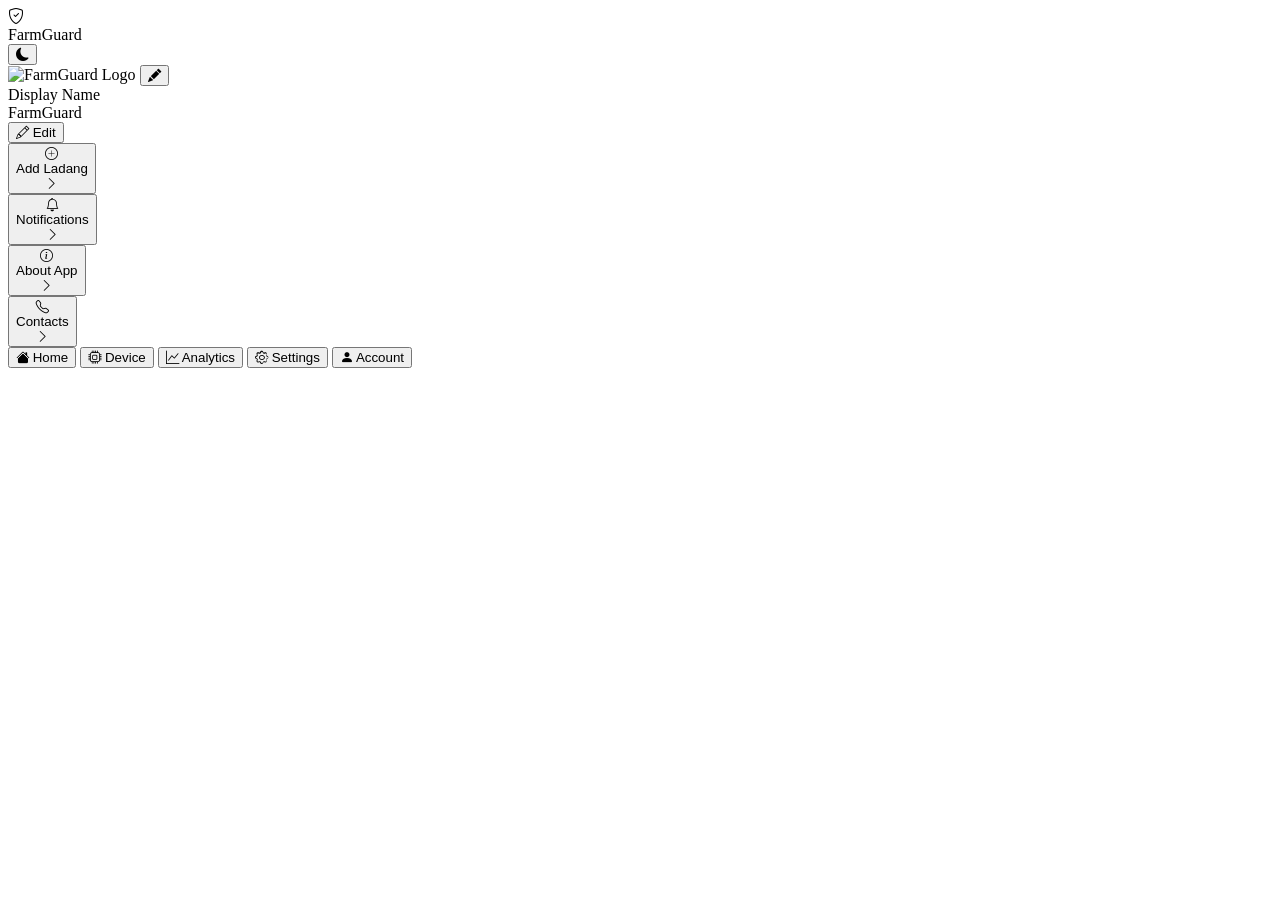
==== account.html @ a6966803 "1st commit Farmguard apps to assist" ====
<!DOCTYPE html>
<html lang="en">
<head>
    <meta charset="UTF-8">
    <meta name="viewport" content="width=device-width, initial-scale=1.0">
    <title>Account - FarmGuard</title>
    <link href="https://cdn.jsdelivr.net/npm/bootstrap-icons@1.11.3/font/bootstrap-icons.css" rel="stylesheet">
    <link href="https://fonts.googleapis.com/css2?family=Plus+Jakarta+Sans:wght@400;500;600;700;800&family=JetBrains+Mono:wght@400;600;700&display=swap" rel="stylesheet">
    <link rel="stylesheet" href="css/account.css">
</head>
<body>
    <div class="app">
        <!-- Header -->
        <div class="header">
            <div class="brand">
                <div class="brand-logo" id="headerLogo">
                    <i class="bi bi-shield-check"></i>
                </div>
                <div class="brand-name">Farm<span>Guard</span></div>
            </div>
            <div class="hdr-right">
                <button class="hdr-btn" onclick="toggleDark()">
                    <i class="bi bi-moon-fill dm-btn" id="darkModeIcon"></i>
                </button>
            </div>
        </div>

        <!-- Profile Section -->
        <div class="profile-section">
            <div class="logo-container">
                <img id="profileLogo" src="images/logo/logo.png" alt="FarmGuard Logo" class="profile-logo">
                <button class="logo-edit-btn" onclick="triggerLogoUpload()">
                    <i class="bi bi-pencil-fill"></i>
                </button>
                <input type="file" id="logoUpload" accept="image/*" style="display:none" onchange="handleLogoUpload(event)">
            </div>
            <div class="display-name-container">
                <div class="dn-label">Display Name</div>
                <div class="dn-current" id="displayNameText">FarmGuard</div>
                <button class="dn-edit-btn" onclick="editDisplayName()">
                    <i class="bi bi-pencil"></i> Edit
                </button>
            </div>
        </div>

        <!-- Edit Display Name Modal -->
        <div id="editNameModal" class="modal" style="display:none">
            <div class="modal-content">
                <div class="modal-hdr">
                    <span>Edit Display Name</span>
                    <button class="modal-close" onclick="closeEditNameModal()">
                        <i class="bi bi-x-lg"></i>
                    </button>
                </div>
                <div class="modal-body">
                    <input type="text" id="nameInput" class="name-input" placeholder="Enter new name" value="FarmGuard">
                </div>
                <div class="modal-footer">
                    <button class="btn-cancel" onclick="closeEditNameModal()">Cancel</button>
                    <button class="btn-save" onclick="saveDisplayName()">Save</button>
                </div>
            </div>
        </div>

        <!-- Menu Sections -->
        <div class="menu-section">
            <button class="menu-item" onclick="navAddFarm()">
                <div class="mi-left">
                    <div class="mi-icon"><i class="bi bi-plus-circle"></i></div>
                    <div class="mi-text">Add Ladang</div>
                </div>
                <i class="bi bi-chevron-right mi-arrow"></i>
            </button>
        </div>

        <div class="menu-section">
            <button class="menu-item" onclick="toggleNotifications()">
                <div class="mi-left">
                    <div class="mi-icon"><i class="bi bi-bell"></i></div>
                    <div class="mi-text">Notifications</div>
                </div>
                <i class="bi bi-chevron-right mi-arrow" id="notifArrow"></i>
            </button>
            <div id="notificationsPanel" class="collapse-panel" style="display:none">
                <div class="panel-content">
                    <label class="notif-item">
                        <input type="checkbox" checked> Motion Detection Alerts
                    </label>
                    <label class="notif-item">
                        <input type="checkbox" checked> Device Status Changes
                    </label>
                    <label class="notif-item">
                        <input type="checkbox" checked> Low Battery Warnings
                    </label>
                    <label class="notif-item">
                        <input type="checkbox"> System Updates
                    </label>
                </div>
            </div>
        </div>

        <div class="menu-section">
            <button class="menu-item" onclick="toggleAbout()">
                <div class="mi-left">
                    <div class="mi-icon"><i class="bi bi-info-circle"></i></div>
                    <div class="mi-text">About App</div>
                </div>
                <i class="bi bi-chevron-right mi-arrow" id="aboutArrow"></i>
            </button>
            <div id="aboutPanel" class="collapse-panel" style="display:none">
                <div class="panel-content">
                    <div class="about-item">
                        <div class="ai-label">App Name</div>
                        <div class="ai-value">FarmGuard</div>
                    </div>
                    <div class="about-item">
                        <div class="ai-label">Version</div>
                        <div class="ai-value">1.0.0</div>
                    </div>
                    <div class="about-item">
                        <div class="ai-label">Description</div>
                        <div class="ai-value">Farm Security Monitoring System - Real-time device control and monitoring for farm protection</div>
                    </div>
                </div>
            </div>
        </div>

        <div class="menu-section">
            <button class="menu-item" onclick="toggleContacts()">
                <div class="mi-left">
                    <div class="mi-icon"><i class="bi bi-telephone"></i></div>
                    <div class="mi-text">Contacts</div>
                </div>
                <i class="bi bi-chevron-right mi-arrow" id="contactsArrow"></i>
            </button>
            <div id="contactsPanel" class="collapse-panel" style="display:none">
                <div class="panel-content">
                    <div class="contact-card">
                        <div class="contact-name">Nik Shafik</div>
                        <div class="contact-phone">
                            <i class="bi bi-telephone-fill"></i>
                            <a href="tel:+60174511455">+60 1 7451 1455</a>
                        </div>
                    </div>
                </div>
            </div>
        </div>
    </div>

    <!-- Bottom Navigation -->
    <div class="bnav">
        <button class="ni" onclick="navHome()">
            <i class="bi bi-house-fill"></i>
            <span>Home</span>
        </button>
        <button class="ni" onclick="navDevice()">
            <i class="bi bi-cpu"></i>
            <span>Device</span>
        </button>
        <button class="ni" onclick="navAnalytics()">
            <i class="bi bi-graph-up"></i>
            <span>Analytics</span>
        </button>
        <button class="ni" onclick="navSettings()">
            <i class="bi bi-gear"></i>
            <span>Settings</span>
        </button>
        <button class="ni act" onclick="navAccount()">
            <i class="bi bi-person-fill"></i>
            <span>Account</span>
        </button>
    </div>

    <script src="js/account.js"></script>
</body>
</html>
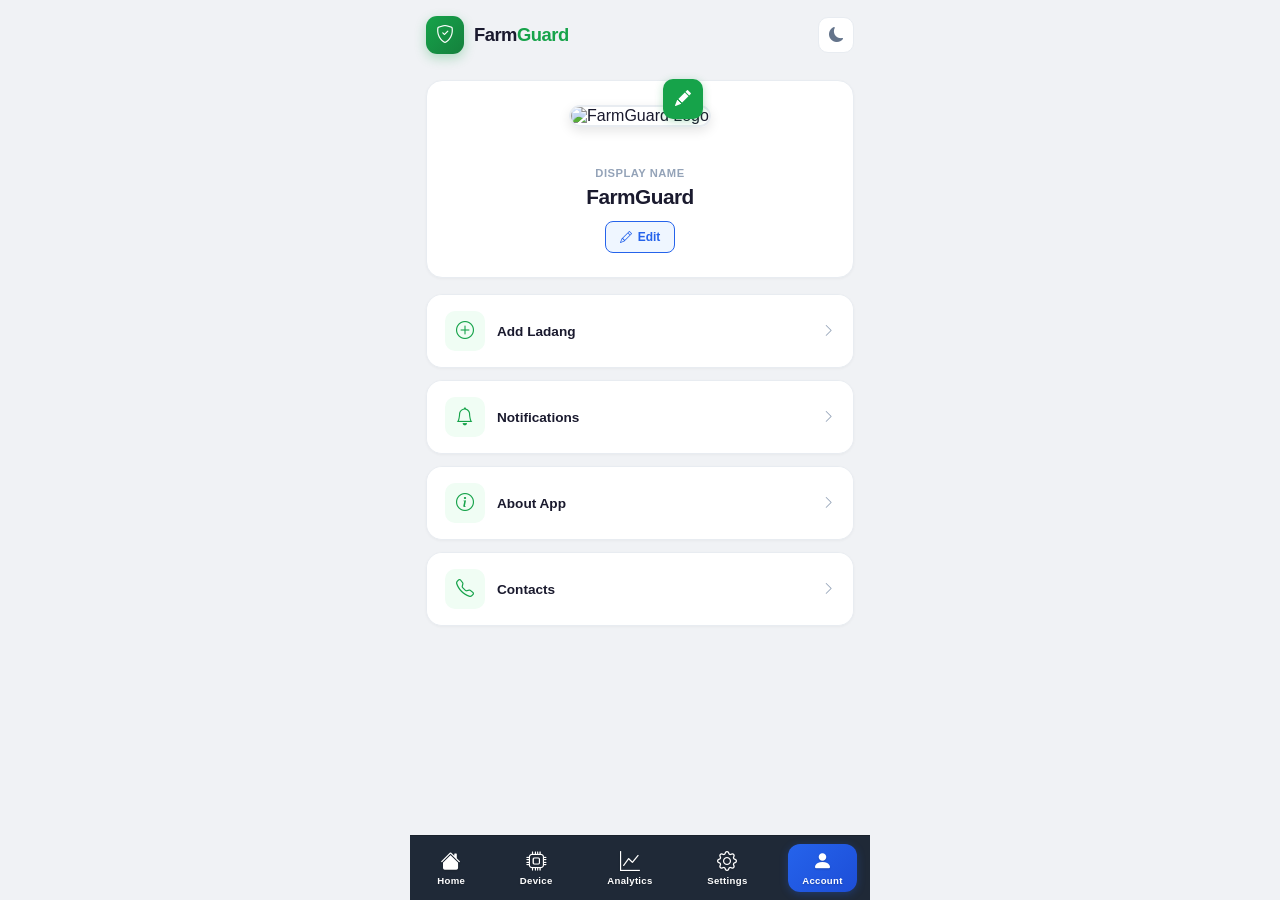
==== commit 6e4174fa: "Initial FarmGuard webapps - Multi-page responsive web app with dark mode, device management, and acc" ====
--- a/account.html
+++ b/account.html
@@ -1,176 +1,176 @@
-<!DOCTYPE html>
-<html lang="en">
-<head>
-    <meta charset="UTF-8">
-    <meta name="viewport" content="width=device-width, initial-scale=1.0">
-    <title>Account - FarmGuard</title>
-    <link href="https://cdn.jsdelivr.net/npm/bootstrap-icons@1.11.3/font/bootstrap-icons.css" rel="stylesheet">
-    <link href="https://fonts.googleapis.com/css2?family=Plus+Jakarta+Sans:wght@400;500;600;700;800&family=JetBrains+Mono:wght@400;600;700&display=swap" rel="stylesheet">
-    <link rel="stylesheet" href="css/account.css">
-</head>
-<body>
-    <div class="app">
-        <!-- Header -->
-        <div class="header">
-            <div class="brand">
-                <div class="brand-logo" id="headerLogo">
-                    <i class="bi bi-shield-check"></i>
-                </div>
-                <div class="brand-name">Farm<span>Guard</span></div>
-            </div>
-            <div class="hdr-right">
-                <button class="hdr-btn" onclick="toggleDark()">
-                    <i class="bi bi-moon-fill dm-btn" id="darkModeIcon"></i>
-                </button>
-            </div>
-        </div>
-
-        <!-- Profile Section -->
-        <div class="profile-section">
-            <div class="logo-container">
-                <img id="profileLogo" src="images/logo/logo.png" alt="FarmGuard Logo" class="profile-logo">
-                <button class="logo-edit-btn" onclick="triggerLogoUpload()">
-                    <i class="bi bi-pencil-fill"></i>
-                </button>
-                <input type="file" id="logoUpload" accept="image/*" style="display:none" onchange="handleLogoUpload(event)">
-            </div>
-            <div class="display-name-container">
-                <div class="dn-label">Display Name</div>
-                <div class="dn-current" id="displayNameText">FarmGuard</div>
-                <button class="dn-edit-btn" onclick="editDisplayName()">
-                    <i class="bi bi-pencil"></i> Edit
-                </button>
-            </div>
-        </div>
-
-        <!-- Edit Display Name Modal -->
-        <div id="editNameModal" class="modal" style="display:none">
-            <div class="modal-content">
-                <div class="modal-hdr">
-                    <span>Edit Display Name</span>
-                    <button class="modal-close" onclick="closeEditNameModal()">
-                        <i class="bi bi-x-lg"></i>
-                    </button>
-                </div>
-                <div class="modal-body">
-                    <input type="text" id="nameInput" class="name-input" placeholder="Enter new name" value="FarmGuard">
-                </div>
-                <div class="modal-footer">
-                    <button class="btn-cancel" onclick="closeEditNameModal()">Cancel</button>
-                    <button class="btn-save" onclick="saveDisplayName()">Save</button>
-                </div>
-            </div>
-        </div>
-
-        <!-- Menu Sections -->
-        <div class="menu-section">
-            <button class="menu-item" onclick="navAddFarm()">
-                <div class="mi-left">
-                    <div class="mi-icon"><i class="bi bi-plus-circle"></i></div>
-                    <div class="mi-text">Add Ladang</div>
-                </div>
-                <i class="bi bi-chevron-right mi-arrow"></i>
-            </button>
-        </div>
-
-        <div class="menu-section">
-            <button class="menu-item" onclick="toggleNotifications()">
-                <div class="mi-left">
-                    <div class="mi-icon"><i class="bi bi-bell"></i></div>
-                    <div class="mi-text">Notifications</div>
-                </div>
-                <i class="bi bi-chevron-right mi-arrow" id="notifArrow"></i>
-            </button>
-            <div id="notificationsPanel" class="collapse-panel" style="display:none">
-                <div class="panel-content">
-                    <label class="notif-item">
-                        <input type="checkbox" checked> Motion Detection Alerts
-                    </label>
-                    <label class="notif-item">
-                        <input type="checkbox" checked> Device Status Changes
-                    </label>
-                    <label class="notif-item">
-                        <input type="checkbox" checked> Low Battery Warnings
-                    </label>
-                    <label class="notif-item">
-                        <input type="checkbox"> System Updates
-                    </label>
-                </div>
-            </div>
-        </div>
-
-        <div class="menu-section">
-            <button class="menu-item" onclick="toggleAbout()">
-                <div class="mi-left">
-                    <div class="mi-icon"><i class="bi bi-info-circle"></i></div>
-                    <div class="mi-text">About App</div>
-                </div>
-                <i class="bi bi-chevron-right mi-arrow" id="aboutArrow"></i>
-            </button>
-            <div id="aboutPanel" class="collapse-panel" style="display:none">
-                <div class="panel-content">
-                    <div class="about-item">
-                        <div class="ai-label">App Name</div>
-                        <div class="ai-value">FarmGuard</div>
-                    </div>
-                    <div class="about-item">
-                        <div class="ai-label">Version</div>
-                        <div class="ai-value">1.0.0</div>
-                    </div>
-                    <div class="about-item">
-                        <div class="ai-label">Description</div>
-                        <div class="ai-value">Farm Security Monitoring System - Real-time device control and monitoring for farm protection</div>
-                    </div>
-                </div>
-            </div>
-        </div>
-
-        <div class="menu-section">
-            <button class="menu-item" onclick="toggleContacts()">
-                <div class="mi-left">
-                    <div class="mi-icon"><i class="bi bi-telephone"></i></div>
-                    <div class="mi-text">Contacts</div>
-                </div>
-                <i class="bi bi-chevron-right mi-arrow" id="contactsArrow"></i>
-            </button>
-            <div id="contactsPanel" class="collapse-panel" style="display:none">
-                <div class="panel-content">
-                    <div class="contact-card">
-                        <div class="contact-name">Nik Shafik</div>
-                        <div class="contact-phone">
-                            <i class="bi bi-telephone-fill"></i>
-                            <a href="tel:+60174511455">+60 1 7451 1455</a>
-                        </div>
-                    </div>
-                </div>
-            </div>
-        </div>
-    </div>
-
-    <!-- Bottom Navigation -->
-    <div class="bnav">
-        <button class="ni" onclick="navHome()">
-            <i class="bi bi-house-fill"></i>
-            <span>Home</span>
-        </button>
-        <button class="ni" onclick="navDevice()">
-            <i class="bi bi-cpu"></i>
-            <span>Device</span>
-        </button>
-        <button class="ni" onclick="navAnalytics()">
-            <i class="bi bi-graph-up"></i>
-            <span>Analytics</span>
-        </button>
-        <button class="ni" onclick="navSettings()">
-            <i class="bi bi-gear"></i>
-            <span>Settings</span>
-        </button>
-        <button class="ni act" onclick="navAccount()">
-            <i class="bi bi-person-fill"></i>
-            <span>Account</span>
-        </button>
-    </div>
-
-    <script src="js/account.js"></script>
-</body>
-</html>
+<!DOCTYPE html>
+<html lang="en">
+<head>
+    <meta charset="UTF-8">
+    <meta name="viewport" content="width=device-width, initial-scale=1.0">
+    <title>Account - FarmGuard</title>
+    <link href="https://cdn.jsdelivr.net/npm/bootstrap-icons@1.11.3/font/bootstrap-icons.css" rel="stylesheet">
+    <link href="https://fonts.googleapis.com/css2?family=Plus+Jakarta+Sans:wght@400;500;600;700;800&family=JetBrains+Mono:wght@400;600;700&display=swap" rel="stylesheet">
+    <link rel="stylesheet" href="css/account.css">
+</head>
+<body>
+    <div class="app">
+        <!-- Header -->
+        <div class="header">
+            <div class="brand">
+                <div class="brand-logo" id="headerLogo">
+                    <i class="bi bi-shield-check"></i>
+                </div>
+                <div class="brand-name" id="headerBrandName">Farm<span>Guard</span></div>
+            </div>
+            <div class="hdr-right">
+                <button class="hdr-btn" onclick="toggleDark()">
+                    <i class="bi bi-moon-fill dm-btn" id="darkModeIcon"></i>
+                </button>
+            </div>
+        </div>
+
+        <!-- Profile Section -->
+        <div class="profile-section">
+            <div class="logo-container">
+                <img id="profileLogo" src="images/logo/logo.png" alt="FarmGuard Logo" class="profile-logo">
+                <button class="logo-edit-btn" onclick="triggerLogoUpload()">
+                    <i class="bi bi-pencil-fill"></i>
+                </button>
+                <input type="file" id="logoUpload" accept="image/*" style="display:none" onchange="handleLogoUpload(event)">
+            </div>
+            <div class="display-name-container">
+                <div class="dn-label">Display Name</div>
+                <div class="dn-current" id="displayNameText">FarmGuard</div>
+                <button class="dn-edit-btn" onclick="editDisplayName()">
+                    <i class="bi bi-pencil"></i> Edit
+                </button>
+            </div>
+        </div>
+
+        <!-- Edit Display Name Modal -->
+        <div id="editNameModal" class="modal" style="display:none">
+            <div class="modal-content">
+                <div class="modal-hdr">
+                    <span>Edit Display Name</span>
+                    <button class="modal-close" onclick="closeEditNameModal()">
+                        <i class="bi bi-x-lg"></i>
+                    </button>
+                </div>
+                <div class="modal-body">
+                    <input type="text" id="nameInput" class="name-input" placeholder="Enter new name" value="FarmGuard">
+                </div>
+                <div class="modal-footer">
+                    <button class="btn-cancel" onclick="closeEditNameModal()">Cancel</button>
+                    <button class="btn-save" onclick="saveDisplayName()">Save</button>
+                </div>
+            </div>
+        </div>
+
+        <!-- Menu Sections -->
+        <div class="menu-section">
+            <button class="menu-item" onclick="navAddFarm()">
+                <div class="mi-left">
+                    <div class="mi-icon"><i class="bi bi-plus-circle"></i></div>
+                    <div class="mi-text">Add Ladang</div>
+                </div>
+                <i class="bi bi-chevron-right mi-arrow"></i>
+            </button>
+        </div>
+
+        <div class="menu-section">
+            <button class="menu-item" onclick="toggleNotifications()">
+                <div class="mi-left">
+                    <div class="mi-icon"><i class="bi bi-bell"></i></div>
+                    <div class="mi-text">Notifications</div>
+                </div>
+                <i class="bi bi-chevron-right mi-arrow" id="notifArrow"></i>
+            </button>
+            <div id="notificationsPanel" class="collapse-panel" style="display:none">
+                <div class="panel-content">
+                    <label class="notif-item">
+                        <input type="checkbox" checked> Motion Detection Alerts
+                    </label>
+                    <label class="notif-item">
+                        <input type="checkbox" checked> Device Status Changes
+                    </label>
+                    <label class="notif-item">
+                        <input type="checkbox" checked> Low Battery Warnings
+                    </label>
+                    <label class="notif-item">
+                        <input type="checkbox"> System Updates
+                    </label>
+                </div>
+            </div>
+        </div>
+
+        <div class="menu-section">
+            <button class="menu-item" onclick="toggleAbout()">
+                <div class="mi-left">
+                    <div class="mi-icon"><i class="bi bi-info-circle"></i></div>
+                    <div class="mi-text">About App</div>
+                </div>
+                <i class="bi bi-chevron-right mi-arrow" id="aboutArrow"></i>
+            </button>
+            <div id="aboutPanel" class="collapse-panel" style="display:none">
+                <div class="panel-content">
+                    <div class="about-item">
+                        <div class="ai-label">App Name</div>
+                        <div class="ai-value">FarmGuard</div>
+                    </div>
+                    <div class="about-item">
+                        <div class="ai-label">Version</div>
+                        <div class="ai-value">1.0.0</div>
+                    </div>
+                    <div class="about-item">
+                        <div class="ai-label">Description</div>
+                        <div class="ai-value">Farm Security Monitoring System - Real-time device control and monitoring for farm protection</div>
+                    </div>
+                </div>
+            </div>
+        </div>
+
+        <div class="menu-section">
+            <button class="menu-item" onclick="toggleContacts()">
+                <div class="mi-left">
+                    <div class="mi-icon"><i class="bi bi-telephone"></i></div>
+                    <div class="mi-text">Contacts</div>
+                </div>
+                <i class="bi bi-chevron-right mi-arrow" id="contactsArrow"></i>
+            </button>
+            <div id="contactsPanel" class="collapse-panel" style="display:none">
+                <div class="panel-content">
+                    <div class="contact-card">
+                        <div class="contact-name">Nik Shafik</div>
+                        <div class="contact-phone">
+                            <i class="bi bi-telephone-fill"></i>
+                            <a href="tel:+60174511455">+60 1 7451 1455</a>
+                        </div>
+                    </div>
+                </div>
+            </div>
+        </div>
+    </div>
+
+    <!-- Bottom Navigation -->
+    <div class="bnav">
+        <button class="ni" onclick="navHome()">
+            <i class="bi bi-house-fill"></i>
+            <span>Home</span>
+        </button>
+        <button class="ni" onclick="navDevice()">
+            <i class="bi bi-cpu"></i>
+            <span>Device</span>
+        </button>
+        <button class="ni" onclick="navAnalytics()">
+            <i class="bi bi-graph-up"></i>
+            <span>Analytics</span>
+        </button>
+        <button class="ni" onclick="navSettings()">
+            <i class="bi bi-gear"></i>
+            <span>Settings</span>
+        </button>
+        <button class="ni act" onclick="navAccount()">
+            <i class="bi bi-person-fill"></i>
+            <span>Account</span>
+        </button>
+    </div>
+
+    <script src="js/account.js"></script>
+</body>
+</html>
--- a/css/account.css
+++ b/css/account.css
@@ -0,0 +1,105 @@
+:root{
+    --bg:#f0f2f5;--card:#fff;--border:#e8ecf1;
+    --sh-sm:0 1px 3px rgba(0,0,0,.04);--sh-md:0 4px 14px rgba(0,0,0,.07);--sh-lg:0 8px 25px rgba(0,0,0,.1);
+    --green:#16a34a;--green-lt:#dcfce7;--green-bg:#f0fdf4;
+    --red:#dc2626;--red-lt:#fee2e2;--red-bg:#fef2f2;
+    --amber:#d97706;--amber-lt:#fef3c7;--amber-bg:#fffbeb;
+    --blue:#2563eb;--blue-lt:#dbeafe;--blue-bg:#eff6ff;
+    --cyan:#0891b2;--purple:#7c3aed;
+    --txt:#1a1a2e;--txt2:#64748b;--txt3:#94a3b8;
+    --r:16px;--rs:12px;
+}
+html.dark-mode{
+    --bg:#0f172a;--card:#1e293b;--border:#334155;
+    --sh-sm:0 1px 3px rgba(0,0,0,.3);--sh-md:0 4px 14px rgba(0,0,0,.4);
+    --txt:#f1f5f9;--txt2:#cbd5e1;--txt3:#94a3b8;
+}
+*{margin:0;padding:0;box-sizing:border-box;-webkit-tap-highlight-color:transparent}
+body{font-family:'Plus Jakarta Sans',sans-serif;background:var(--bg);color:var(--txt);min-height:100vh;-webkit-user-select:none;user-select:none}
+.app{max-width:460px;margin:0 auto;padding:0 16px 100px}
+
+/* Header */
+.header{padding:16px 0 10px;display:flex;align-items:center;justify-content:space-between}
+.brand{display:flex;align-items:center;gap:10px}
+.brand-logo{width:38px;height:38px;background:linear-gradient(135deg,#16a34a,#15803d);border-radius:11px;display:flex;align-items:center;justify-content:center;color:#fff;font-size:18px;box-shadow:0 4px 12px rgba(22,163,74,.3)}
+.brand-name{font-size:1.15rem;font-weight:800;letter-spacing:-.5px}
+.brand-name span{color:var(--green)}
+.hdr-right{display:flex;align-items:center;gap:8px}
+.hdr-btn{width:36px;height:36px;border-radius:10px;border:1px solid var(--border);background:var(--card);cursor:pointer;display:flex;align-items:center;justify-content:center;color:var(--txt2);font-size:15px;transition:all .2s}
+.hdr-btn:hover{background:var(--bg);color:var(--blue)}
+.hdr-btn:active{transform:scale(.95)}
+html.dark-mode .hdr-btn.dm-btn{color:#fbbf24}
+
+/* Profile Section */
+.profile-section{background:var(--card);border:1px solid var(--border);border-radius:var(--r);padding:24px 20px;margin:16px 0;box-shadow:var(--sh-sm);text-align:center}
+.logo-container{position:relative;margin-bottom:20px;display:inline-block}
+.profile-logo{width:120px;height:120px;border-radius:16px;object-fit:cover;box-shadow:0 4px 12px rgba(0,0,0,.1);border:2px solid var(--border)}
+.logo-edit-btn{position:absolute;bottom:8px;right:8px;width:40px;height:40px;border-radius:10px;background:var(--green);color:#fff;border:none;cursor:pointer;display:flex;align-items:center;justify-content:center;font-size:16px;box-shadow:0 2px 8px rgba(22,163,74,.3);transition:all .2s}
+.logo-edit-btn:hover{background:#15803d;transform:scale(1.05)}
+.logo-edit-btn:active{transform:scale(.95)}
+
+.display-name-container{margin-top:20px}
+.dn-label{font-size:.7rem;font-weight:700;text-transform:uppercase;letter-spacing:.5px;color:var(--txt3);margin-bottom:6px}
+.dn-current{font-size:1.3rem;font-weight:800;color:var(--txt);margin-bottom:12px;letter-spacing:-.5px}
+.dn-edit-btn{background:var(--blue-bg);color:var(--blue);border:1px solid var(--blue);padding:8px 14px;border-radius:8px;cursor:pointer;font-size:.75rem;font-weight:600;transition:all .2s;display:inline-flex;align-items:center;gap:6px}
+.dn-edit-btn:hover{background:var(--blue);color:#fff}
+.dn-edit-btn:active{transform:scale(.95)}
+
+/* Menu Section */
+.menu-section{margin-bottom:12px;background:var(--card);border:1px solid var(--border);border-radius:var(--r);overflow:hidden;box-shadow:var(--sh-sm)}
+.menu-item{width:100%;display:flex;align-items:center;justify-content:space-between;padding:16px 18px;background:var(--card);border:none;cursor:pointer;transition:all .2s;color:var(--txt)}
+.menu-item:active{background:rgba(0,0,0,.02)}
+.mi-left{display:flex;align-items:center;gap:12px;flex:1;text-align:left}
+.mi-icon{width:40px;height:40px;border-radius:10px;display:flex;align-items:center;justify-content:center;font-size:18px;flex-shrink:0}
+.menu-item:nth-child(1) .mi-icon{background:var(--green-bg);color:var(--green)}
+.menu-item .mi-icon{background:var(--blue-bg);color:var(--blue)}
+.mi-text{font-size:.85rem;font-weight:600}
+.mi-arrow{color:var(--txt3);transition:transform .3s}
+.mi-arrow.open{transform:rotate(90deg)}
+
+/* Collapse Panel */
+.collapse-panel{background:rgba(0,0,0,.02);border-top:1px solid var(--border);animation:slideDown .3s ease}
+@keyframes slideDown{from{max-height:0;opacity:0}to{max-height:1000px;opacity:1}}
+.panel-content{padding:16px 18px;display:flex;flex-direction:column;gap:12px}
+
+/* Notifications */
+.notif-item{display:flex;align-items:center;gap:10px;font-size:.8rem;cursor:pointer;user-select:none;padding:8px;border-radius:8px;transition:background .15s}
+.notif-item:hover{background:rgba(37,99,235,.1)}
+.notif-item input{width:16px;height:16px;cursor:pointer;accent-color:var(--green)}
+
+/* About App */
+.about-item{padding:10px 0;border-bottom:1px solid var(--border)}
+.about-item:last-child{border-bottom:none}
+.ai-label{font-size:.65rem;font-weight:700;text-transform:uppercase;letter-spacing:.5px;color:var(--txt3);margin-bottom:4px}
+.ai-value{font-size:.82rem;color:var(--txt);line-height:1.4}
+
+/* Contacts */
+.contact-card{background:linear-gradient(135deg,var(--blue-bg),rgba(37,99,235,.1));border:1px solid var(--blue-lt);border-radius:10px;padding:14px;text-align:center}
+.contact-name{font-size:.9rem;font-weight:700;color:var(--txt);margin-bottom:8px}
+.contact-phone{display:flex;align-items:center;justify-content:center;gap:6px;font-size:.8rem}
+.contact-phone i{color:var(--blue);font-size:14px}
+.contact-phone a{color:var(--blue);text-decoration:none;font-weight:600}
+.contact-phone a:hover{text-decoration:underline}
+
+/* Modal */
+.modal{position:fixed;top:0;left:0;width:100%;height:100%;background:rgba(0,0,0,.4);display:flex;align-items:flex-end;justify-content:center;z-index:1000}
+.modal-content{width:100%;max-width:460px;background:var(--card);border-radius:var(--r) var(--r) 0 0;box-shadow:var(--sh-lg);animation:modalSlideUp .3s ease}
+@keyframes modalSlideUp{from{transform:translateY(100%)}to{transform:translateY(0)}}
+.modal-hdr{display:flex;justify-content:space-between;align-items:center;padding:16px 18px;border-bottom:1px solid var(--border);font-weight:700;font-size:.9rem}
+.modal-close{width:32px;height:32px;border-radius:8px;border:1px solid var(--border);background:var(--card);cursor:pointer;display:flex;align-items:center;justify-content:center;color:var(--txt2);transition:all .2s;font-size:16px}
+.modal-close:hover{background:var(--bg)}
+.modal-body{padding:18px}
+.name-input{width:100%;padding:12px 14px;border:1px solid var(--border);border-radius:8px;font-family:inherit;font-size:.9rem;color:var(--txt);background:var(--bg);transition:border .2s}
+.name-input:focus{outline:none;border-color:var(--blue)}
+.modal-footer{display:flex;gap:10px;padding:16px 18px;border-top:1px solid var(--border)}
+.btn-cancel{flex:1;padding:10px 14px;border:1px solid var(--border);border-radius:8px;background:var(--card);color:var(--txt);cursor:pointer;font-weight:600;font-size:.8rem;transition:all .2s}
+.btn-cancel:hover{background:var(--bg)}
+.btn-save{flex:1;padding:10px 14px;border:none;border-radius:8px;background:var(--green);color:#fff;cursor:pointer;font-weight:600;font-size:.8rem;transition:all .2s}
+.btn-save:hover{background:#15803d}
+.btn-save:active{transform:scale(.95)}
+
+/* Bottom Nav */
+.bnav{position:fixed;bottom:0;left:50%;transform:translateX(-50%);width:100%;max-width:460px;background:#1f2937;backdrop-filter:blur(12px);border-top:1px solid rgba(0,0,0,.2);display:flex;justify-content:space-around;align-items:center;padding:8px 0 calc(8px + env(safe-area-inset-bottom));z-index:100}
+.ni{display:flex;flex-direction:column;align-items:center;gap:2px;padding:6px 14px;border-radius:12px;cursor:pointer;border:none;background:none;color:#fff;font-family:'Plus Jakarta Sans',sans-serif;transition:all .2s;text-shadow:0 1px 2px rgba(0,0,0,.2)}
+.ni.act{color:#fff;background:linear-gradient(135deg,var(--blue),#1d4ed8);box-shadow:0 2px 8px rgba(37,99,235,.3)}
+.ni i{font-size:20px}.ni span{font-size:.6rem;font-weight:600;letter-spacing:.3px}
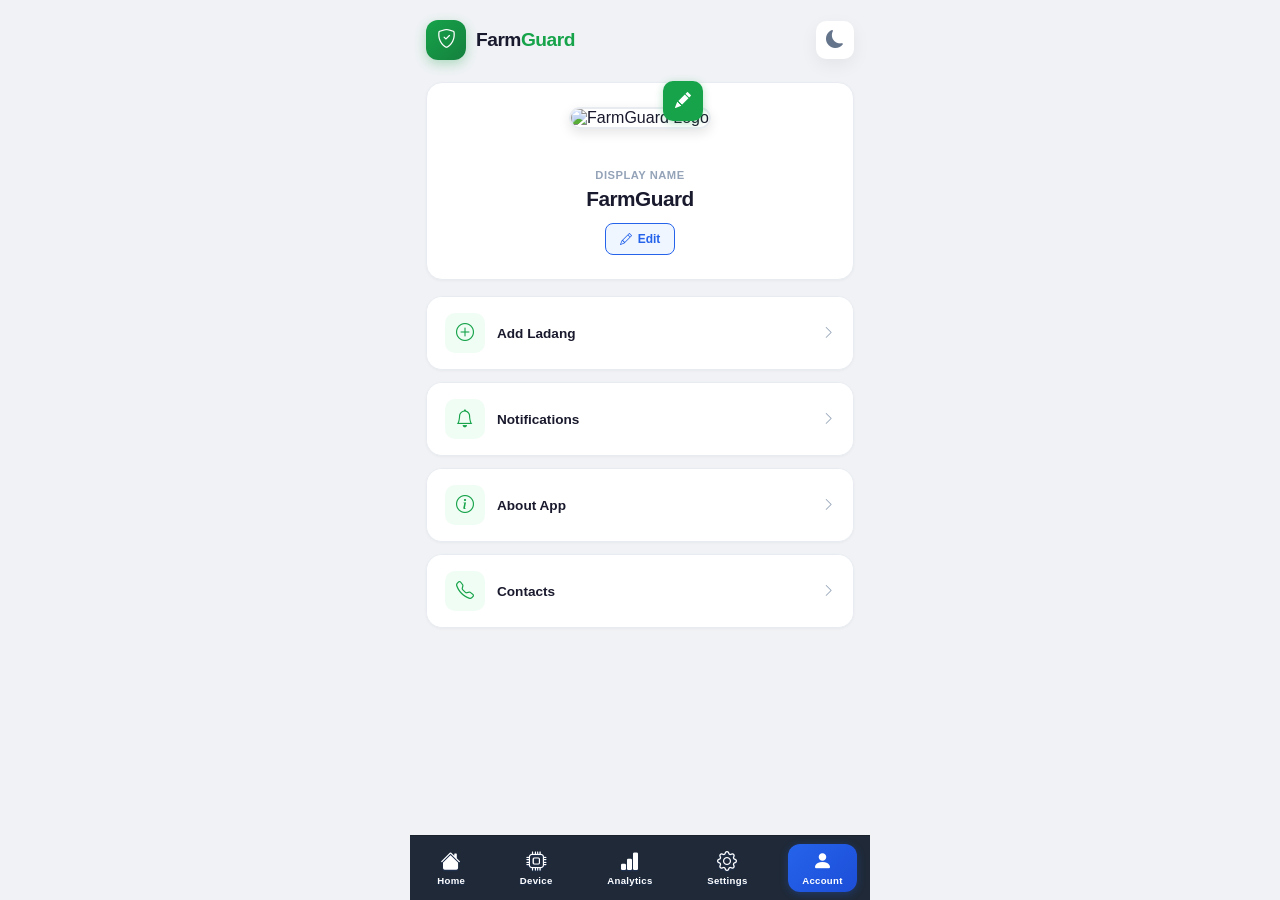
==== commit 5c67d4a0: "add ladang ladang list, add ladang modify css into 1" ====
--- a/account.html
+++ b/account.html
@@ -1,176 +1,159 @@
-<!DOCTYPE html>
-<html lang="en">
-<head>
-    <meta charset="UTF-8">
-    <meta name="viewport" content="width=device-width, initial-scale=1.0">
-    <title>Account - FarmGuard</title>
-    <link href="https://cdn.jsdelivr.net/npm/bootstrap-icons@1.11.3/font/bootstrap-icons.css" rel="stylesheet">
-    <link href="https://fonts.googleapis.com/css2?family=Plus+Jakarta+Sans:wght@400;500;600;700;800&family=JetBrains+Mono:wght@400;600;700&display=swap" rel="stylesheet">
-    <link rel="stylesheet" href="css/account.css">
-</head>
-<body>
-    <div class="app">
-        <!-- Header -->
-        <div class="header">
-            <div class="brand">
-                <div class="brand-logo" id="headerLogo">
-                    <i class="bi bi-shield-check"></i>
-                </div>
-                <div class="brand-name" id="headerBrandName">Farm<span>Guard</span></div>
-            </div>
-            <div class="hdr-right">
-                <button class="hdr-btn" onclick="toggleDark()">
-                    <i class="bi bi-moon-fill dm-btn" id="darkModeIcon"></i>
-                </button>
-            </div>
-        </div>
-
-        <!-- Profile Section -->
-        <div class="profile-section">
-            <div class="logo-container">
-                <img id="profileLogo" src="images/logo/logo.png" alt="FarmGuard Logo" class="profile-logo">
-                <button class="logo-edit-btn" onclick="triggerLogoUpload()">
-                    <i class="bi bi-pencil-fill"></i>
-                </button>
-                <input type="file" id="logoUpload" accept="image/*" style="display:none" onchange="handleLogoUpload(event)">
-            </div>
-            <div class="display-name-container">
-                <div class="dn-label">Display Name</div>
-                <div class="dn-current" id="displayNameText">FarmGuard</div>
-                <button class="dn-edit-btn" onclick="editDisplayName()">
-                    <i class="bi bi-pencil"></i> Edit
-                </button>
-            </div>
-        </div>
-
-        <!-- Edit Display Name Modal -->
-        <div id="editNameModal" class="modal" style="display:none">
-            <div class="modal-content">
-                <div class="modal-hdr">
-                    <span>Edit Display Name</span>
-                    <button class="modal-close" onclick="closeEditNameModal()">
-                        <i class="bi bi-x-lg"></i>
-                    </button>
-                </div>
-                <div class="modal-body">
-                    <input type="text" id="nameInput" class="name-input" placeholder="Enter new name" value="FarmGuard">
-                </div>
-                <div class="modal-footer">
-                    <button class="btn-cancel" onclick="closeEditNameModal()">Cancel</button>
-                    <button class="btn-save" onclick="saveDisplayName()">Save</button>
-                </div>
-            </div>
-        </div>
-
-        <!-- Menu Sections -->
-        <div class="menu-section">
-            <button class="menu-item" onclick="navAddFarm()">
-                <div class="mi-left">
-                    <div class="mi-icon"><i class="bi bi-plus-circle"></i></div>
-                    <div class="mi-text">Add Ladang</div>
-                </div>
-                <i class="bi bi-chevron-right mi-arrow"></i>
-            </button>
-        </div>
-
-        <div class="menu-section">
-            <button class="menu-item" onclick="toggleNotifications()">
-                <div class="mi-left">
-                    <div class="mi-icon"><i class="bi bi-bell"></i></div>
-                    <div class="mi-text">Notifications</div>
-                </div>
-                <i class="bi bi-chevron-right mi-arrow" id="notifArrow"></i>
-            </button>
-            <div id="notificationsPanel" class="collapse-panel" style="display:none">
-                <div class="panel-content">
-                    <label class="notif-item">
-                        <input type="checkbox" checked> Motion Detection Alerts
-                    </label>
-                    <label class="notif-item">
-                        <input type="checkbox" checked> Device Status Changes
-                    </label>
-                    <label class="notif-item">
-                        <input type="checkbox" checked> Low Battery Warnings
-                    </label>
-                    <label class="notif-item">
-                        <input type="checkbox"> System Updates
-                    </label>
-                </div>
-            </div>
-        </div>
-
-        <div class="menu-section">
-            <button class="menu-item" onclick="toggleAbout()">
-                <div class="mi-left">
-                    <div class="mi-icon"><i class="bi bi-info-circle"></i></div>
-                    <div class="mi-text">About App</div>
-                </div>
-                <i class="bi bi-chevron-right mi-arrow" id="aboutArrow"></i>
-            </button>
-            <div id="aboutPanel" class="collapse-panel" style="display:none">
-                <div class="panel-content">
-                    <div class="about-item">
-                        <div class="ai-label">App Name</div>
-                        <div class="ai-value">FarmGuard</div>
-                    </div>
-                    <div class="about-item">
-                        <div class="ai-label">Version</div>
-                        <div class="ai-value">1.0.0</div>
-                    </div>
-                    <div class="about-item">
-                        <div class="ai-label">Description</div>
-                        <div class="ai-value">Farm Security Monitoring System - Real-time device control and monitoring for farm protection</div>
-                    </div>
-                </div>
-            </div>
-        </div>
-
-        <div class="menu-section">
-            <button class="menu-item" onclick="toggleContacts()">
-                <div class="mi-left">
-                    <div class="mi-icon"><i class="bi bi-telephone"></i></div>
-                    <div class="mi-text">Contacts</div>
-                </div>
-                <i class="bi bi-chevron-right mi-arrow" id="contactsArrow"></i>
-            </button>
-            <div id="contactsPanel" class="collapse-panel" style="display:none">
-                <div class="panel-content">
-                    <div class="contact-card">
-                        <div class="contact-name">Nik Shafik</div>
-                        <div class="contact-phone">
-                            <i class="bi bi-telephone-fill"></i>
-                            <a href="tel:+60174511455">+60 1 7451 1455</a>
-                        </div>
-                    </div>
-                </div>
-            </div>
-        </div>
-    </div>
-
-    <!-- Bottom Navigation -->
-    <div class="bnav">
-        <button class="ni" onclick="navHome()">
-            <i class="bi bi-house-fill"></i>
-            <span>Home</span>
-        </button>
-        <button class="ni" onclick="navDevice()">
-            <i class="bi bi-cpu"></i>
-            <span>Device</span>
-        </button>
-        <button class="ni" onclick="navAnalytics()">
-            <i class="bi bi-graph-up"></i>
-            <span>Analytics</span>
-        </button>
-        <button class="ni" onclick="navSettings()">
-            <i class="bi bi-gear"></i>
-            <span>Settings</span>
-        </button>
-        <button class="ni act" onclick="navAccount()">
-            <i class="bi bi-person-fill"></i>
-            <span>Account</span>
-        </button>
-    </div>
-
-    <script src="js/account.js"></script>
-</body>
-</html>
+<!DOCTYPE html>
+<html lang="en">
+<head>
+    <meta charset="UTF-8">
+    <meta name="viewport" content="width=device-width, initial-scale=1.0">
+    <title>Account - FarmGuard</title>
+    <link href="https://cdn.jsdelivr.net/npm/bootstrap-icons@1.11.3/font/bootstrap-icons.css" rel="stylesheet">
+    <link href="https://fonts.googleapis.com/css2?family=Plus+Jakarta+Sans:wght@400;500;600;700;800&family=JetBrains+Mono:wght@400;600;700&display=swap" rel="stylesheet">
+    <link rel="stylesheet" href="css/styles.css">
+</head>
+<body>
+    <div class="app">
+        <!-- Header -->
+        <div class="header">
+            <div class="brand">
+                <div class="brand-logo" id="headerLogo">
+                    <i class="bi bi-shield-check"></i>
+                </div>
+                <div class="brand-name" id="headerBrandName">Farm<span>Guard</span></div>
+            </div>
+            <div class="hdr-right">
+                <button class="hdr-btn" onclick="toggleDark()">
+                    <i class="bi bi-moon-fill dm-btn" id="darkModeIcon"></i>
+                </button>
+            </div>
+        </div>
+
+        <!-- Profile Section -->
+        <div class="profile-section">
+            <div class="logo-container">
+                <img id="profileLogo" src="images/logo/logo.png" alt="FarmGuard Logo" class="profile-logo">
+                <button class="logo-edit-btn" onclick="triggerLogoUpload()">
+                    <i class="bi bi-pencil-fill"></i>
+                </button>
+                <input type="file" id="logoUpload" accept="image/*" style="display:none" onchange="handleLogoUpload(event)">
+            </div>
+            <div class="display-name-container">
+                <div class="dn-label">Display Name</div>
+                <div class="dn-current" id="displayNameText">FarmGuard</div>
+                <button class="dn-edit-btn" onclick="editDisplayName()">
+                    <i class="bi bi-pencil"></i> Edit
+                </button>
+            </div>
+        </div>
+
+        <!-- Edit Display Name Modal -->
+        <div id="editNameModal" class="modal" style="display:none">
+            <div class="modal-content">
+                <div class="modal-hdr">
+                    <span>Edit Display Name</span>
+                    <button class="modal-close" onclick="closeEditNameModal()">
+                        <i class="bi bi-x-lg"></i>
+                    </button>
+                </div>
+                <div class="modal-body">
+                    <input type="text" id="nameInput" class="name-input" placeholder="Enter new name" value="FarmGuard">
+                </div>
+                <div class="modal-footer">
+                    <button class="btn-cancel" onclick="closeEditNameModal()">Cancel</button>
+                    <button class="btn-save" onclick="saveDisplayName()">Save</button>
+                </div>
+            </div>
+        </div>
+
+        <!-- Menu Sections -->
+        <div class="menu-section">
+                <button class="menu-item" onclick="window.location.href='ladang-list.html'">
+                <div class="mi-left">
+                    <div class="mi-icon"><i class="bi bi-plus-circle"></i></div>
+                    <div class="mi-text">Add Ladang</div>
+                </div>
+                <i class="bi bi-chevron-right mi-arrow"></i>
+            </button>
+        </div>
+
+        <div class="menu-section">
+            <button class="menu-item" onclick="toggleNotifications()">
+                <div class="mi-left">
+                    <div class="mi-icon"><i class="bi bi-bell"></i></div>
+                    <div class="mi-text">Notifications</div>
+                </div>
+                <i class="bi bi-chevron-right mi-arrow" id="notifArrow"></i>
+            </button>
+            <div id="notificationsPanel" class="collapse-panel" style="display:none">
+                <div class="panel-content">
+                    <label class="notif-item">
+                        <input type="checkbox" checked> Motion Detection Alerts
+                    </label>
+                    <label class="notif-item">
+                        <input type="checkbox" checked> Device Status Changes
+                    </label>
+                    <label class="notif-item">
+                        <input type="checkbox" checked> Low Battery Warnings
+                    </label>
+                    <label class="notif-item">
+                        <input type="checkbox"> System Updates
+                    </label>
+                </div>
+            </div>
+        </div>
+
+        <div class="menu-section">
+            <button class="menu-item" onclick="toggleAbout()">
+                <div class="mi-left">
+                    <div class="mi-icon"><i class="bi bi-info-circle"></i></div>
+                    <div class="mi-text">About App</div>
+                </div>
+                <i class="bi bi-chevron-right mi-arrow" id="aboutArrow"></i>
+            </button>
+            <div id="aboutPanel" class="collapse-panel" style="display:none">
+                <div class="panel-content">
+                    <div class="about-item">
+                        <div class="ai-label">App Name</div>
+                        <div class="ai-value">FarmGuard</div>
+                    </div>
+                    <div class="about-item">
+                        <div class="ai-label">Version</div>
+                        <div class="ai-value">1.0.0</div>
+                    </div>
+                    <div class="about-item">
+                        <div class="ai-label">Description</div>
+                        <div class="ai-value">Farm Security Monitoring System - Real-time device control and monitoring for farm protection</div>
+                    </div>
+                </div>
+            </div>
+        </div>
+
+        <div class="menu-section">
+            <button class="menu-item" onclick="toggleContacts()">
+                <div class="mi-left">
+                    <div class="mi-icon"><i class="bi bi-telephone"></i></div>
+                    <div class="mi-text">Contacts</div>
+                </div>
+                <i class="bi bi-chevron-right mi-arrow" id="contactsArrow"></i>
+            </button>
+            <div id="contactsPanel" class="collapse-panel" style="display:none">
+                <div class="panel-content">
+                    <div class="contact-card">
+                        <div class="contact-name">Nik Shafik</div>
+                        <div class="contact-phone">
+                            <i class="bi bi-telephone-fill"></i>
+                            <a href="tel:+60174511455">+60 1 7451 1455</a>
+                        </div>
+                    </div>
+                </div>
+            </div>
+        </div>
+    </div>
+    <!-- Bottom Nav -->
+<div class="bnav">
+    <button class="ni" onclick="navHome()"><i class="bi bi-house-fill"></i><span>Home</span></button>
+    <button class="ni" onclick="navDevice()"><i class="bi bi-cpu"></i><span>Device</span></button>
+    <button class="ni" onclick="alert('Analytics page coming soon')"><i class="bi bi-bar-chart-fill"></i><span>Analytics</span></button>
+    <button class="ni" onclick="alert('Settings page coming soon')"><i class="bi bi-gear"></i><span>Settings</span></button>
+    <button class="ni act" onclick="navAccount()"><i class="bi bi-person-fill"></i><span>Account</span></button>
+
+    <script src="js/account.js"></script>
+</body>
+</html>
--- a/css/styles.css
+++ b/css/styles.css
@@ -0,0 +1,410 @@
+:root{
+    --bg:#f0f2f5;--card:#fff;--border:#e8ecf1;
+    --sh-sm:0 1px 3px rgba(0,0,0,.04);--sh-md:0 4px 14px rgba(0,0,0,.07);--sh-lg:0 8px 25px rgba(0,0,0,.1);
+    --green:#16a34a;--green-lt:#dcfce7;--green-bg:#f0fdf4;
+    --red:#dc2626;--red-lt:#fee2e2;--red-bg:#fef2f2;
+    --amber:#d97706;--amber-lt:#fef3c7;--amber-bg:#fffbeb;
+    --blue:#2563eb;--blue-lt:#dbeafe;--blue-bg:#eff6ff;
+    --cyan:#0891b2;--purple:#7c3aed;--pink:#db2777;
+    --txt:#1a1a2e;--txt2:#64748b;--txt3:#94a3b8;
+    --r:16px;--rs:12px;
+}
+html.dark-mode{
+    --bg:#0f172a;--card:#1e293b;--border:#334155;
+    --sh-sm:0 1px 3px rgba(0,0,0,.3);--sh-md:0 4px 14px rgba(0,0,0,.4);--sh-lg:0 8px 25px rgba(0,0,0,.5);
+    --txt:#f1f5f9;--txt2:#cbd5e1;--txt3:#94a3b8;
+}
+*{margin:0;padding:0;box-sizing:border-box;-webkit-tap-highlight-color:transparent}
+body{font-family:'Plus Jakarta Sans',sans-serif;background:var(--bg);color:var(--txt);min-height:100vh;-webkit-user-select:none;user-select:none}
+.app{max-width:460px;margin:0 auto;padding:0 16px 200px}
+
+/* Header */
+.header{padding:20px 0 6px;display:flex;align-items:center;justify-content:space-between}
+.brand{display:flex;align-items:center;gap:10px}
+.brand-logo{width:40px;height:40px;background:linear-gradient(135deg,#16a34a,#15803d);border-radius:12px;display:flex;align-items:center;justify-content:center;color:#fff;font-size:19px;box-shadow:0 4px 12px rgba(22,163,74,.3)}
+.brand-name{font-size:1.2rem;font-weight:800;letter-spacing:-.5px}
+.brand-name span{color:var(--green)}
+.hdr-right{display:flex;align-items:center;gap:8px}
+.conn-pill{display:flex;align-items:center;gap:6px;background:var(--green-lt);padding:6px 14px;border-radius:20px;font-size:.72rem;font-weight:600;color:var(--green)}
+.conn-dot{width:7px;height:7px;background:var(--green);border-radius:50%;animation:blink 2s ease infinite}
+@keyframes blink{0%,100%{opacity:1}50%{opacity:.4}}
+
+/* Header buttons (notifications, dark-mode, etc.) */
+.hdr-btn,.dark-mode-btn{
+    width:38px;height:38px;border-radius:10px;border:0;background:var(--card);cursor:pointer;display:flex;align-items:center;justify-content:center;color:var(--txt2);font-size:16px;transition:all .18s;box-shadow:0 6px 18px rgba(2,6,23,.06)
+}
+.hdr-btn i,.dark-mode-btn i{font-size:18px}
+.hdr-btn:hover,.dark-mode-btn:hover{transform:translateY(-2px);background:rgba(0,0,0,.03);color:var(--blue)}
+.hdr-btn:active,.dark-mode-btn:active{transform:scale(.97)}
+html.dark-mode .dark-mode-btn{color:#fbbf24;background:var(--card)}
+
+.dev-info{background:var(--card);padding:6px;margin:10px 0;box-shadow:var(--sh-sm)}
+.section-top{display:flex;align-items:center;justify-content:space-between;padding:10px 14px;margin:10px 0 6px 0;background:var(--card);border:0;border-radius:var(--rs) var(--rs) 0 0;box-shadow:var(--sh-sm)}
+.dev-nm{font-weight:700;font-size:.95rem}
+.dev-mac{font-family:'JetBrains Mono',monospace;font-size:.68rem;color:var(--txt3);margin-top:2px}
+.badge-on{background:var(--green-lt);color:var(--green);font-size:.68rem;font-weight:700;padding:4px 10px;border-radius:8px;text-transform:uppercase;letter-spacing:.4px}
+.stats-row{display:grid;grid-template-columns:repeat(3,1fr);gap:8px}
+.stat-box{text-align:center;padding:10px 6px;background:var(--bg);border-radius:var(--rs)}
+.stat-v{font-family:'JetBrains Mono',monospace;font-size:1rem;font-weight:700;color:var(--green)}
+.stat-l{font-size:.62rem;font-weight:600;color:var(--txt3);text-transform:uppercase;letter-spacing:.5px;margin-top:2px}
+
+/* Section Header with color bar */
+.sec-hdr{margin:22px 0 10px;display:flex;align-items:center;gap:10px}
+.sec-color{width:4px;height:22px;border-radius:2px;flex-shrink:0}
+.sec-title{font-size:.72rem;font-weight:700;text-transform:uppercase;letter-spacing:1px}
+.sec-line{flex:1;height:1px}
+.sec-amber .sec-color,.sec-amber .sec-line{background:var(--amber)}
+.sec-amber .sec-title{color:var(--amber)}
+.sec-blue .sec-color,.sec-blue .sec-line{background:var(--blue)}
+.sec-blue .sec-title{color:var(--blue)}
+.sec-red .sec-color,.sec-red .sec-line{background:var(--red)}
+.sec-red .sec-title{color:var(--red)}
+.sec-yellow .sec-color,.sec-yellow .sec-line{background:var(--amber)}
+.sec-yellow .sec-title{color:var(--amber)}
+
+/* Toggle */
+.tog{position:relative;width:46px;height:26px;cursor:pointer;flex-shrink:0}
+.tog input{display:none}
+.tog-s{position:absolute;inset:0;background:#d1d5db;border-radius:13px;transition:all .3s}
+.tog-s::before{content:'';position:absolute;width:20px;height:20px;background:#fff;border-radius:50%;top:3px;left:3px;transition:all .3s;box-shadow:0 1px 3px rgba(0,0,0,.15)}
+.tog input:checked+.tog-s{background:var(--green)}
+.tog input:checked+.tog-s::before{transform:translateX(20px)}
+.tog.t-red input:checked+.tog-s{background:var(--red)}
+.tog.t-amb input:checked+.tog-s{background:var(--amber)}
+.tog.t-blue input:checked+.tog-s{background:var(--blue)}
+
+/* Cards */
+.g-card{background:var(--card);border:1px solid var(--border);border-radius:var(--r);padding:16px 18px;margin-bottom:8px;box-shadow:var(--sh-sm);transition:all .25s}
+.g-card.gl-red{border-color:rgba(220,38,38,.2);box-shadow:var(--sh-md)}
+.g-card.gl-amb{border-color:rgba(217,119,6,.2);box-shadow:var(--sh-md)}
+.g-card.gl-blue{border-color:rgba(37,99,235,.2);box-shadow:var(--sh-md)}
+
+.card-hd{display:flex;align-items:center;gap:14px}
+.c-ic{width:46px;height:46px;border-radius:13px;display:flex;align-items:center;justify-content:center;font-size:21px;flex-shrink:0;transition:all .3s}
+.ic-r{background:var(--red-bg);color:var(--red)}
+.ic-a{background:var(--amber-bg);color:var(--amber)}
+.ic-b{background:var(--blue-bg);color:var(--blue)}
+.c-inf{flex:1}
+
+/* Card Title Styles - Unified */
+.card-title{font-size:.88rem;font-weight:700}
+.card-desc{font-size:.72rem;color:var(--txt3);margin-top:1px}
+.card-timer{font-family:'JetBrains Mono',monospace;font-size:.66rem;font-weight:600;margin-top:2px;display:none}
+.card-timer.show{display:block}
+
+/* Backwards compatibility - keep old classes */
+.c-nm{font-size:.88rem;font-weight:700}
+.c-ds{font-size:.72rem;color:var(--txt3);margin-top:1px}
+.c-tm{font-family:'JetBrains Mono',monospace;font-size:.66rem;font-weight:600;margin-top:2px;display:none}
+.c-tm.show{display:block}
+
+/* Siren Grid */
+.sir-grid{display:grid;grid-template-columns:1fr 1fr;gap:8px;margin-top:14px}
+.sir-cell{
+    display:flex;align-items:center;justify-content:space-between;
+    padding:12px 14px;background:var(--bg);border:1px solid var(--border);
+    border-radius:var(--rs);transition:all .25s;
+}
+.sir-cell.on{background:var(--red-bg);border-color:rgba(220,38,38,.25)}
+.sc-nm{font-size:.82rem;font-weight:600}
+.sc-sd{font-size:.58rem;font-weight:700;text-transform:uppercase;letter-spacing:.5px;margin-top:1px}
+.sc-sd.left{color:var(--purple)}
+.sc-sd.right{color:var(--pink)}
+.sc-tm{font-family:'JetBrains Mono',monospace;font-size:.6rem;color:var(--red);margin-top:2px;display:none}
+.sc-tm.show{display:block}
+.sir-right{display:flex;align-items:center;gap:10px}
+.sir-dot{width:10px;height:10px;border-radius:50%;background:#d1d5db;transition:all .3s;flex-shrink:0}
+.sir-cell.on .sir-dot{background:var(--red);box-shadow:0 0 8px rgba(220,38,38,.4)}
+
+/* Test Label */
+.test-lbl{font-size:.64rem;font-weight:700;color:var(--blue);cursor:pointer;text-transform:uppercase;letter-spacing:.3px;padding:4px 8px;border-radius:6px;transition:all .15s;white-space:nowrap}
+.test-lbl:active{background:var(--blue-bg);transform:scale(.95)}
+.test-lbl.testing{color:var(--red);pointer-events:none}
+
+/* Motion Log */
+.mt-sec{margin-top:12px;padding-top:12px;border-top:1px solid var(--border)}
+.mt-hd{display:flex;justify-content:space-between;align-items:center;margin-bottom:8px}
+.mt-title{font-size:.72rem;font-weight:700;color:var(--txt2)}
+.mt-expand{width:30px;height:30px;border-radius:8px;border:1px solid var(--border);background:var(--card);cursor:pointer;display:flex;align-items:center;justify-content:center;color:var(--txt2);font-size:14px;transition:all .2s}
+.mt-expand:hover{background:var(--bg);color:var(--blue)}
+.m-log{max-height:80px;overflow:hidden}
+.log-r{display:flex;align-items:center;gap:8px;padding:5px 0;font-size:.68rem;font-family:'JetBrains Mono',monospace;color:var(--txt2)}
+.log-d{width:6px;height:6px;border-radius:50%;flex-shrink:0}
+.log-d.warn{background:var(--red)}.log-d.ok{background:var(--green)}.log-d.info{background:var(--blue)}
+.log-ts{color:var(--txt3);min-width:120px}
+
+/* Solar */
+.sol-card{background:var(--card);border:1px solid var(--border);border-radius:var(--r);padding:18px;margin-bottom:8px;box-shadow:var(--sh-sm)}
+.sol-top{display:flex;align-items:center;gap:14px;margin-bottom:16px}
+.sol-ic{width:46px;height:46px;border-radius:13px;background:var(--amber-bg);color:var(--amber);display:flex;align-items:center;justify-content:center;font-size:21px}
+.sol-grid{display:grid;grid-template-columns:1fr 1fr;gap:8px}
+.si{padding:12px;background:var(--bg);border-radius:var(--rs)}
+.si-l{font-size:.62rem;font-weight:600;color:var(--txt3);text-transform:uppercase;letter-spacing:.4px}
+.si-v{font-family:'JetBrains Mono',monospace;font-size:1.05rem;font-weight:700;margin-top:4px}
+.va{color:var(--amber)}.vg{color:var(--green)}.vc{color:var(--cyan)}
+.bt-sec{margin-top:12px}
+.bt-hd{display:flex;justify-content:space-between;align-items:center;margin-bottom:6px}
+.bt-lb{font-size:.75rem;font-weight:600;color:var(--txt2)}
+.bt-pc{font-family:'JetBrains Mono',monospace;font-size:.82rem;font-weight:700;color:var(--green)}
+.bt-tk{height:8px;background:#e2e8f0;border-radius:4px;overflow:hidden}
+.bt-fl{height:100%;background:linear-gradient(90deg,var(--green),#4ade80);border-radius:4px;transition:width 1s ease}
+
+/* Floating */
+.float-bar{position:fixed;bottom:72px;left:50%;transform:translateX(-50%);width:calc(100% - 32px);max-width:428px;display:grid;grid-template-columns:1fr 1fr;gap:10px;z-index:90}
+.fb{padding:14px;border-radius:14px;border:none;font-family:'Plus Jakarta Sans',sans-serif;font-size:.82rem;font-weight:700;cursor:pointer;display:flex;align-items:center;justify-content:center;gap:8px;transition:all .2s;backdrop-filter:blur(10px)}
+.fb-arm{background:rgba(255,255,255,.92);color:var(--green);box-shadow:0 4px 20px rgba(0,0,0,.08),0 0 0 1px rgba(22,163,74,.15)}
+.fb-arm:active,.fb-arm.armed{background:var(--green);color:#fff;box-shadow:0 4px 25px rgba(22,163,74,.35)}
+.fb-panic{background:rgba(255,255,255,.92);color:var(--red);box-shadow:0 4px 20px rgba(0,0,0,.08),0 0 0 1px rgba(220,38,38,.15)}
+.fb-panic:active,.fb-panic.panic-on{background:var(--red);color:#fff;box-shadow:0 4px 25px rgba(220,38,38,.35)}
+.fb-panic.panic-on{animation:pp 1s infinite}
+@keyframes pp{0%,100%{box-shadow:0 4px 15px rgba(220,38,38,.3)}50%{box-shadow:0 4px 30px rgba(220,38,38,.5)}}
+
+/* Bottom Nav */
+.bnav{position:fixed;
+    bottom:0;
+    left:50%;
+    transform:translateX(-50%);
+    width:100%;
+    max-width:460px;
+    background:#1f2937;
+    backdrop-filter:blur(12px);
+    border-top:1px solid rgba(0,0,0,.2);
+    display:flex;
+    justify-content:space-around;
+    align-items:center;
+    padding:8px 0 calc(8px + env(safe-area-inset-bottom));
+    z-index:100
+}
+.ni{display:flex;flex-direction:column;align-items:center;gap:2px;padding:6px 14px;border-radius:12px;cursor:pointer;border:none;background:none;color:#fff;font-family:'Plus Jakarta Sans',sans-serif;transition:all .2s;text-shadow:0 1px 2px rgba(37,99,235,.2)}
+.ni.act{color:#fff;background:linear-gradient(135deg,var(--blue),#1d4ed8);box-shadow:0 2px 8px rgba(37,99,235,.3)}
+.ni i{font-size:20px}.ni span{font-size:.6rem;font-weight:600;letter-spacing:.3px}
+
+/* Modal */
+.mo-ov{position:fixed;inset:0;background:rgba(0,0,0,.4);z-index:200;display:none;align-items:center;justify-content:center;backdrop-filter:blur(3px)}
+.mo-ov.show{display:flex}
+.mo-sh{width:100%;max-width:460px;max-height:80vh;background:#fff;border-radius:16px;overflow:hidden;transform:scale(.9);opacity:0;transition:all .35s cubic-bezier(.32,.72,0,1)}
+.mo-ov.show .mo-sh{transform:scale(1);opacity:1}
+.mo-bar{width:36px;height:4px;background:#d0d5dd;border-radius:2px;margin:12px auto 0}
+.mo-hd{padding:16px 20px 12px;display:flex;justify-content:space-between;align-items:center;border-bottom:1px solid var(--border)}
+.mo-tt{font-size:1rem;font-weight:800}
+.mo-cl{width:32px;height:32px;border-radius:8px;border:none;background:var(--bg);cursor:pointer;display:flex;align-items:center;justify-content:center;color:var(--txt2);font-size:16px}
+.mo-bd{padding:12px 20px 30px;overflow-y:auto;max-height:calc(80vh - 80px)}
+.dt-r{display:flex;align-items:flex-start;gap:12px;padding:14px 0;border-bottom:1px solid var(--border)}
+.dt-r:last-child{border-bottom:none}
+.dt-ic{width:36px;height:36px;border-radius:10px;display:flex;align-items:center;justify-content:center;flex-shrink:0;font-size:16px}
+.dt-ic.dw{background:var(--red-bg);color:var(--red)}
+.dt-ic.dok{background:var(--green-bg);color:var(--green)}
+.dt-ic.dinf{background:var(--blue-bg);color:var(--blue)}
+.dt-inf{flex:1}
+.dt-msg{font-size:.82rem;font-weight:600}
+.dt-ts{font-family:'JetBrains Mono',monospace;font-size:.68rem;color:var(--txt3);margin-top:2px}
+
+/* Toast */
+.toast-a{position:fixed;top:16px;left:50%;transform:translateX(-50%);z-index:999;width:92%;max-width:420px}
+.fg-t{background:#fff;border:1px solid var(--border);border-radius:var(--rs);padding:12px 16px;display:flex;align-items:center;gap:10px;font-size:.82rem;font-weight:600;box-shadow:var(--sh-lg);opacity:0;transform:translateY(-15px);transition:all .3s;margin-bottom:6px}
+.fg-t.show{opacity:1;transform:translateY(0)}
+
+html.dark-mode .mo-sh,html.dark-mode .fg-t{background:var(--card);border-color:var(--border)}
+
+/* Account page styles (merged from css/account.css) */
+.profile-section{background:var(--card);border:1px solid var(--border);border-radius:var(--r);padding:24px 20px;margin:16px 0;box-shadow:var(--sh-sm);text-align:center}
+.logo-container{position:relative;margin-bottom:20px;display:inline-block}
+.profile-logo{width:120px;height:120px;border-radius:16px;object-fit:cover;box-shadow:0 4px 12px rgba(0,0,0,.1);border:2px solid var(--border)}
+.logo-edit-btn{position:absolute;bottom:8px;right:8px;width:40px;height:40px;border-radius:10px;background:var(--green);color:#fff;border:none;cursor:pointer;display:flex;align-items:center;justify-content:center;font-size:16px;box-shadow:0 2px 8px rgba(22,163,74,.3);transition:all .2s}
+.logo-edit-btn:hover{background:#15803d;transform:scale(1.05)}
+.logo-edit-btn:active{transform:scale(.95)}
+
+.display-name-container{margin-top:20px}
+.dn-label{font-size:.7rem;font-weight:700;text-transform:uppercase;letter-spacing:.5px;color:var(--txt3);margin-bottom:6px}
+.dn-current{font-size:1.3rem;font-weight:800;color:var(--txt);margin-bottom:12px;letter-spacing:-.5px}
+.dn-edit-btn{background:var(--blue-bg);color:var(--blue);border:1px solid var(--blue);padding:8px 14px;border-radius:8px;cursor:pointer;font-size:.75rem;font-weight:600;transition:all .2s;display:inline-flex;align-items:center;gap:6px}
+.dn-edit-btn:hover{background:var(--blue);color:#fff}
+.dn-edit-btn:active{transform:scale(.95)}
+
+.menu-section{margin-bottom:12px;background:var(--card);border:1px solid var(--border);border-radius:var(--r);overflow:hidden;box-shadow:var(--sh-sm)}
+.menu-item{width:100%;display:flex;align-items:center;justify-content:space-between;padding:16px 18px;background:var(--card);border:none;cursor:pointer;transition:all .2s;color:var(--txt)}
+.menu-item:active{background:rgba(0,0,0,.02)}
+.mi-left{display:flex;align-items:center;gap:12px;flex:1;text-align:left}
+.mi-icon{width:40px;height:40px;border-radius:10px;display:flex;align-items:center;justify-content:center;font-size:18px;flex-shrink:0}
+.menu-item:nth-child(1) .mi-icon{background:var(--green-bg);color:var(--green)}
+.menu-item .mi-icon{background:var(--blue-bg);color:var(--blue)}
+.mi-text{font-size:.85rem;font-weight:600}
+.mi-arrow{color:var(--txt3);transition:transform .3s}
+.mi-arrow.open{transform:rotate(90deg)}
+
+.collapse-panel{background:rgba(0,0,0,.02);border-top:1px solid var(--border);animation:slideDown .3s ease}
+@keyframes slideDown{from{max-height:0;opacity:0}to{max-height:1000px;opacity:1}}
+.panel-content{padding:16px 18px;display:flex;flex-direction:column;gap:12px}
+
+.notif-item{display:flex;align-items:center;gap:10px;font-size:.8rem;cursor:pointer;user-select:none;padding:8px;border-radius:8px;transition:background .15s}
+.notif-item:hover{background:rgba(37,99,235,.1)}
+.notif-item input{width:16px;height:16px;cursor:pointer;accent-color:var(--green)}
+
+.about-item{padding:10px 0;border-bottom:1px solid var(--border)}
+.about-item:last-child{border-bottom:none}
+.ai-label{font-size:.65rem;font-weight:700;text-transform:uppercase;letter-spacing:.5px;color:var(--txt3);margin-bottom:4px}
+.ai-value{font-size:.82rem;color:var(--txt);line-height:1.4}
+
+.contact-card{background:linear-gradient(135deg,var(--blue-bg),rgba(37,99,235,.1));border:1px solid var(--blue-lt);border-radius:10px;padding:14px;text-align:center}
+.contact-name{font-size:.9rem;font-weight:700;color:var(--txt);margin-bottom:8px}
+.contact-phone{display:flex;align-items:center;justify-content:center;gap:6px;font-size:.8rem}
+.contact-phone i{color:var(--blue);font-size:14px}
+.contact-phone a{color:var(--blue);text-decoration:none;font-weight:600}
+.contact-phone a:hover{text-decoration:underline}
+
+.modal{position:fixed;top:0;left:0;width:100%;height:100%;background:rgba(0,0,0,.4);display:flex;align-items:flex-end;justify-content:center;z-index:1000}
+.modal-content{width:100%;max-width:460px;background:var(--card);border-radius:var(--r) var(--r) 0 0;box-shadow:var(--sh-lg);animation:modalSlideUp .3s ease}
+@keyframes modalSlideUp{from{transform:translateY(100%)}to{transform:translateY(0)}}
+.modal-hdr{display:flex;justify-content:space-between;align-items:center;padding:16px 18px;border-bottom:1px solid var(--border);font-weight:700;font-size:.9rem}
+.modal-close{width:32px;height:32px;border-radius:8px;border:1px solid var(--border);background:var(--card);cursor:pointer;display:flex;align-items:center;justify-content:center;color:var(--txt2);transition:all .2s;font-size:16px}
+.modal-close:hover{background:var(--bg)}
+.modal-body{padding:18px}
+.name-input{width:100%;padding:12px 14px;border:1px solid var(--border);border-radius:8px;font-family:inherit;font-size:.9rem;color:var(--txt);background:var(--bg);transition:border .2s}
+.name-input:focus{outline:none;border-color:var(--blue)}
+.modal-footer{display:flex;gap:10px;padding:16px 18px;border-top:1px solid var(--border)}
+.btn-cancel{flex:1;padding:10px 14px;border:1px solid var(--border);border-radius:8px;background:var(--card);color:var(--txt);cursor:pointer;font-weight:600;font-size:.8rem;transition:all .2s}
+.btn-cancel:hover{background:var(--bg)}
+.btn-save{flex:1;padding:10px 14px;border:none;border-radius:8px;background:var(--green);color:#fff;cursor:pointer;font-weight:600;font-size:.8rem;transition:all .2s}
+.btn-save:hover{background:#15803d}
+.btn-save:active{transform:scale(.95)}
+
+/* Device list styles (merged from css/device-list.css) */
+.page-title{font-size:1.1rem;font-weight:800;margin:16px 0 12px}
+
+.dev-group{margin-bottom:12px}
+
+.dg-left{display:flex;align-items:center;gap:10px}
+.dg-ic{width:34px;height:34px;border-radius:9px;background:var(--green-bg);color:var(--green);display:flex;align-items:center;justify-content:center;font-size:16px}
+.dg-name{font-size:.82rem;font-weight:700}
+.dg-loc{font-size:.62rem;color:var(--txt3)}
+.dg-count{font-size:.65rem;font-weight:700;padding:3px 8px;border-radius:5px;background:var(--blue-bg);color:var(--blue)}
+
+.dev-list{border:0;border-top:0;border-radius:0 0 var(--rs) var(--rs);overflow:hidden}
+.dev-item{display:flex;align-items:center;gap:10px;padding:8px 14px;background:var(--card);border-bottom:0;cursor:pointer;transition:all .15s}
+.dev-item:not(:last-child){margin-bottom:8px}
+.dev-item:last-child{margin-bottom:0}
+.dev-item:active{transform:scale(.98)}
+.dev-dot{width:8px;height:8px;border-radius:50%;flex-shrink:0}
+.d-on{background:var(--green);box-shadow:0 0 6px rgba(22,163,74,.4)}
+.d-off{background:#d1d5db}
+.dev-info{flex:1;min-width:0}
+.dev-no{font-size:.7rem;font-weight:700;color:var(--txt3);text-transform:uppercase;letter-spacing:.5px}
+.dev-name{font-size:.8rem;font-weight:600;margin-top:2px}
+.dev-loc{font-size:.62rem;color:var(--txt3);margin-top:1px}
+.dev-right{display:flex;align-items:center;gap:8px}
+.dev-batt{display:flex;align-items:center;gap:3px;font-size:.66rem;font-weight:600;color:var(--green)}
+.dev-batt.low{color:var(--red)}
+.dev-batt i{font-size:13px}
+.dev-arrow{color:var(--txt3);font-size:13px}
+
+/* Home page styles (merged from css/home.css) */
+.top-tabs{display:flex;background:var(--card);border:1px solid var(--border);border-radius:var(--rs);padding:4px;margin:10px 0 16px;box-shadow:var(--sh-sm)}
+.tab-item{flex:1;text-align:center;padding:9px 0;border-radius:9px;font-size:.78rem;font-weight:600;color:var(--txt3);cursor:pointer;transition:all .25s}
+.tab-item.active{background:var(--green);color:#fff;box-shadow:0 2px 8px rgba(22,163,74,.25)}
+
+.weather-hero{
+    background:linear-gradient(135deg,#1e40af,#3b82f6,#60a5fa);
+    border-radius:var(--r);padding:24px 22px;margin-bottom:16px;
+    color:#fff;position:relative;overflow:hidden;
+    box-shadow:0 8px 30px rgba(30,64,175,.25);
+}
+.weather-hero::before{
+    content:'';position:absolute;top:-30px;right:-20px;
+    width:140px;height:140px;border-radius:50%;
+    background:rgba(255,255,255,.08);
+}
+.weather-hero::after{
+    content:'';position:absolute;bottom:-40px;left:-20px;
+    width:100px;height:100px;border-radius:50%;
+    background:rgba(255,255,255,.05);
+}
+.wh-top{display:flex;justify-content:space-between;align-items:flex-start;position:relative;z-index:1}
+.wh-loc{font-size:.75rem;font-weight:600;opacity:.85;display:flex;align-items:center;gap:4px}
+.wh-date{font-size:.65rem;opacity:.65;margin-top:3px;font-family:'JetBrains Mono',monospace}
+.wh-icon{font-size:42px;opacity:.9;line-height:1}
+.wh-main{display:flex;align-items:flex-end;gap:12px;margin-top:10px;position:relative;z-index:1}
+.wh-temp{font-size:3.2rem;font-weight:800;line-height:1;letter-spacing:-2px}
+.wh-deg{font-size:1.2rem;font-weight:600;opacity:.7;margin-bottom:6px}
+.wh-cond{font-size:.85rem;font-weight:600;opacity:.85;margin-bottom:4px}
+.wh-details{display:flex;gap:16px;margin-top:14px;position:relative;z-index:1}
+.wh-det{display:flex;align-items:center;gap:5px;font-size:.68rem;opacity:.75}
+.wh-det i{font-size:12px}
+
+.sq-grid{display:grid;grid-template-columns:repeat(3,1fr);gap:10px;margin-bottom:20px}
+.sq-btn{background:var(--card);border:1px solid var(--border);border-radius:var(--r);padding:20px 10px;text-align:center;box-shadow:var(--sh-sm);cursor:pointer;transition:all .2s;position:relative;overflow:hidden}
+.sq-btn:active{transform:scale(.97)}
+.sq-icon{width:48px;height:48px;border-radius:14px;display:flex;align-items:center;justify-content:center;font-size:22px;margin:0 auto 10px}
+.sq-icon.sq-green{background:var(--green-bg);color:var(--green)}
+.sq-icon.sq-blue{background:var(--blue-bg);color:var(--blue)}
+.sq-icon.sq-red{background:var(--red-bg);color:var(--red)}
+.sq-label{font-size:.78rem;font-weight:700}
+.sq-count{font-family:'JetBrains Mono',monospace;font-size:1.4rem;font-weight:800;margin-top:4px}
+.sq-count.c-green{color:var(--green)}.sq-count.c-blue{color:var(--blue)}.sq-count.c-red{color:var(--red)}
+.sq-sub{font-size:.6rem;color:var(--txt3);margin-top:2px;font-weight:600}
+
+.sq-badge{position:absolute;top:10px;right:10px;width:8px;height:8px;border-radius:50%;background:var(--red);box-shadow:0 0 6px rgba(220,38,38,.5);display:none}
+.sq-badge.show{display:block;animation:badgePulse 1.5s ease infinite}
+@keyframes badgePulse{0%,100%{opacity:1}50%{opacity:.5}}
+
+.chart-card{background:var(--card);border:1px solid var(--border);border-radius:var(--r);padding:16px;box-shadow:var(--sh-sm);margin-bottom:16px}
+.chart-head{display:flex;justify-content:space-between;align-items:center;margin-bottom:14px}
+.chart-title{font-size:.85rem;font-weight:700}
+.chart-filter{display:flex;background:var(--bg);border-radius:8px;padding:3px;gap:2px}
+.cf-item{padding:5px 12px;border-radius:6px;font-size:.65rem;font-weight:600;color:var(--txt3);cursor:pointer;transition:all .2s}
+.cf-item.active{background:var(--card);color:var(--blue);box-shadow:var(--sh-sm)}
+.chart-area{height:160px;position:relative;display:flex;align-items:flex-end;gap:6px;padding:0 4px}
+.chart-bar-wrap{flex:1;display:flex;flex-direction:column;align-items:center;gap:4px}
+.chart-bar{width:100%;border-radius:6px 6px 3px 3px;transition:height .5s ease;min-height:4px;position:relative}
+.chart-bar.b-green{background:linear-gradient(180deg,var(--green),#22c55e)}
+.chart-bar.b-red{background:linear-gradient(180deg,var(--red),#f87171)}
+.chart-bar.b-blue{background:linear-gradient(180deg,var(--blue),#60a5fa)}
+.chart-bar-val{font-family:'JetBrains Mono',monospace;font-size:.58rem;font-weight:600;color:var(--txt3);opacity:0;transition:opacity .3s}
+.chart-bar-wrap:hover .chart-bar-val{opacity:1}
+.chart-bar-lbl{font-size:.58rem;font-weight:600;color:var(--txt3)}
+.chart-legend{display:flex;gap:14px;margin-top:12px;justify-content:center}
+.legend-item{display:flex;align-items:center;gap:5px;font-size:.62rem;font-weight:600;color:var(--txt2)}
+.legend-dot{width:8px;height:8px;border-radius:3px}
+.ld-green{background:var(--green)}.ld-red{background:var(--red)}.ld-blue{background:var(--blue)}
+
+.act-card{background:var(--card);border:1px solid var(--border);border-radius:var(--r);overflow:hidden;box-shadow:var(--sh-sm);margin-bottom:12px}
+.act-item{display:flex;align-items:flex-start;gap:12px;padding:12px 16px;border-bottom:1px solid var(--border)}
+.act-item:last-child{border-bottom:none}
+.act-ic{width:32px;height:32px;border-radius:9px;display:flex;align-items:center;justify-content:center;flex-shrink:0;font-size:14px}
+.act-ic.ar{background:var(--red-bg);color:var(--red)}
+.act-ic.ag{background:var(--green-bg);color:var(--green)}
+.act-ic.aa{background:var(--amber-bg);color:var(--amber)}
+.act-ic.ab{background:var(--blue-bg);color:var(--blue)}
+.act-body{flex:1;min-width:0}
+.act-msg{font-size:.78rem;font-weight:600;line-height:1.3}
+.act-meta{display:flex;align-items:center;gap:5px;margin-top:2px;font-size:.62rem;color:var(--txt3);font-family:'JetBrains Mono',monospace}
+.am-dot{width:3px;height:3px;border-radius:50%;background:var(--txt3)}
+
+.lg-group{margin-bottom:12px}
+.lg-hd{display:flex;align-items:center;justify-content:space-between;padding:10px 14px;background:var(--card);border:1px solid var(--border);border-radius:var(--rs) var(--rs) 0 0}
+.lg-left{display:flex;align-items:center;gap:10px}
+.lg-ic{width:34px;height:34px;border-radius:9px;background:var(--green-bg);color:var(--green);display:flex;align-items:center;justify-content:center;font-size:16px}
+.lg-name{font-size:.82rem;font-weight:700}
+.lg-loc{font-size:.62rem;color:var(--txt3)}
+.lg-badges{display:flex;gap:6px}
+.lg-b{font-size:.58rem;font-weight:700;padding:3px 7px;border-radius:5px;letter-spacing:.3px}
+.lb-on{background:var(--green-lt);color:var(--green)}
+.lb-off{background:var(--red-lt);color:var(--red)}
+
+.u-list{border:1px solid var(--border);border-top:none;border-radius:0 0 var(--rs) var(--rs);overflow:hidden}
+.u-item{display:flex;align-items:center;gap:10px;padding:11px 14px;background:var(--card);border-bottom:1px solid var(--border);cursor:pointer;transition:background .15s}
+.u-item:last-child{border-bottom:none}
+.u-item:active{background:rgba(0,0,0,.02)}
+.u-dot{width:8px;height:8px;border-radius:50%;flex-shrink:0}
+.u-on{background:var(--green);box-shadow:0 0 6px rgba(22,163,74,.4)}
+.u-off{background:#d1d5db}
+.u-info{flex:1;min-width:0}
+.u-name{font-size:.8rem;font-weight:600}
+.u-sub{font-size:.62rem;color:var(--txt3);margin-top:1px}
+.u-right{display:flex;align-items:center;gap:8px}
+.u-batt{display:flex;align-items:center;gap:3px;font-size:.66rem;font-weight:600;color:var(--green)}
+.u-batt.low{color:var(--red)}
+.u-batt i{font-size:13px}
+.u-armed{font-size:.56rem;font-weight:700;padding:2px 6px;border-radius:4px;text-transform:uppercase}
+.ua-on{background:var(--green-lt);color:var(--green)}
+.ua-off{background:var(--bg);color:var(--txt3)}
+.u-arrow{color:var(--txt3);font-size:13px}
